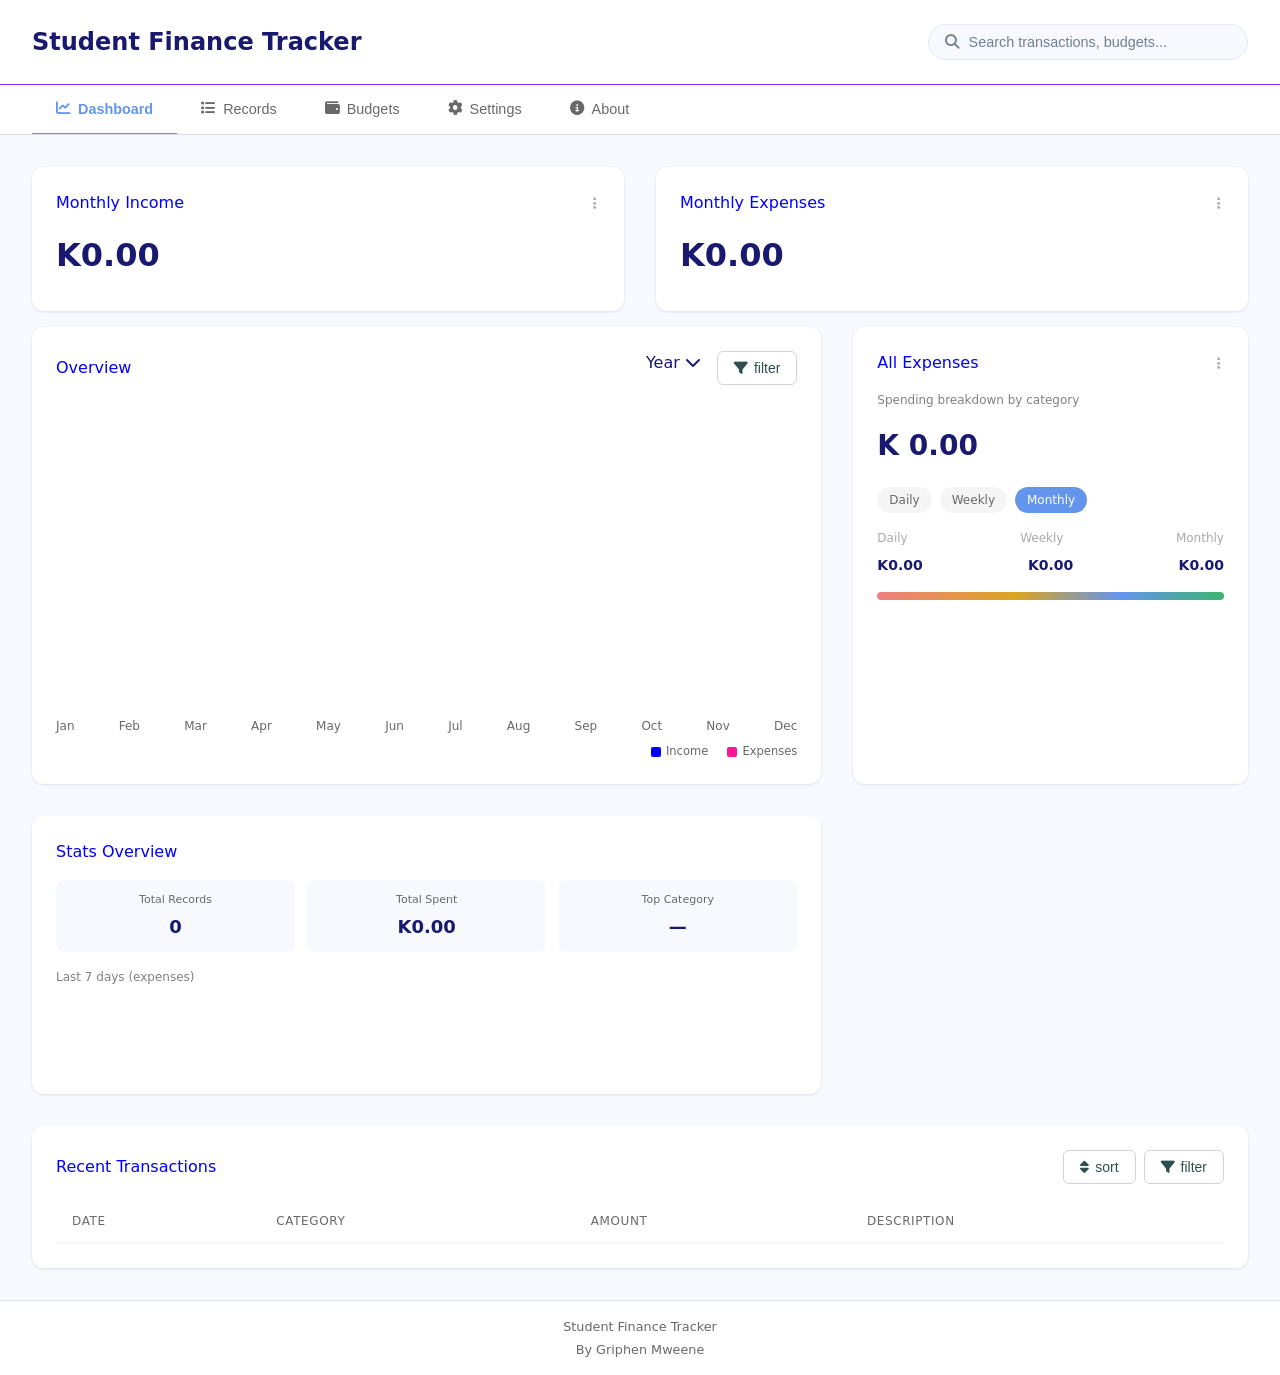
==== index.html @ 46bbbd59 "Semantic HTML & Base CSS (m2)" ====
﻿<!DOCTYPE html>
<html lang="en">

<head>
    <meta charset="UTF-8">
    <meta name="viewport" content="width=device-width, initial-scale=1.0">
    <title>Student Finance Tracker</title>
    <link href="https://cdnjs.cloudflare.com/ajax/libs/font-awesome/6.4.0/css/all.min.css" rel="stylesheet">
    <link rel="stylesheet" href="styles/style.css">
</head>

<body>
    <a href="#main-content" class="skip-link">Skip to main content</a>
    <header class="header">
        <h1>Student Finance Tracker</h1>
        <button class="header-search-bar" onclick="OpenSearchModal()" title="Search transactions" aria-label="Search transactions">
            <i class="fas fa-search"></i>
            <span>Search transactions, budgets...</span>
        </button>
    </header>

    <nav class="tab-nav" aria-label="Primary" role="tablist">
        <button class="tab-btn tab-active" id="tab-btn-transactions" data-tab="transactions" role="tab" aria-selected="true" aria-controls="view-transactions" onclick="switchTab('transactions')">
            <i class="fas fa-chart-line" aria-hidden="true"></i> Dashboard
        </button>
        <button class="tab-btn" id="tab-btn-records" data-tab="records" role="tab" aria-selected="false" aria-controls="view-records" onclick="switchTab('records')">
            <i class="fas fa-list" aria-hidden="true"></i> Records
        </button>
        <button class="tab-btn" id="tab-btn-budgets" data-tab="budgets" role="tab" aria-selected="false" aria-controls="view-budgets" onclick="switchTab('budgets')">
            <i class="fas fa-wallet" aria-hidden="true"></i> Budgets
        </button>
        <button class="tab-btn" id="tab-btn-settings" data-tab="settings" role="tab" aria-selected="false" aria-controls="view-settings" onclick="switchTab('settings')">
            <i class="fas fa-cog" aria-hidden="true"></i> Settings
        </button>
        <button class="tab-btn" id="tab-btn-about" data-tab="about" role="tab" aria-selected="false" aria-controls="view-about" onclick="switchTab('about')">
            <i class="fas fa-info-circle" aria-hidden="true"></i> About
        </button>
    </nav>

    <main id="main-content" tabindex="-1">
    <!-- Transactions to be shown -->
    <section class="tab-view" id="view-transactions" role="tabpanel" aria-labelledby="tab-btn-transactions" aria-label="Dashboard">
        <div class="content">
            <div class="dashboard-grid">
                <div class="card">
                    <div class="card-header">
                        <h3 class="card-title">Monthly Income</h3>
                        <div class="dropdown-wrapper" id="income-menu-wrapper">
                            <button class="card-menu" onclick="toggleCardMenu('income')"><i class="fas fa-ellipsis-v"></i></button>
                            <div class="filter-dropdown card-menu-dropdown" id="income-menu-dropdown" style="display:none;">
                                <div class="dropdown-item" onclick="toggleCardVisibility('income')">
                                    <i class="fas fa-eye-slash" id="income-hide-icon"></i> <span id="income-hide-label">Hide Income</span>
                                </div>
                            </div>
                        </div>
                    </div>
                    <div class="amount" id="monthly-income">K0.00</div>
                </div>

                <div class="card">
                    <div class="card-header">
                        <h3 class="card-title">Monthly Expenses</h3>
                        <div class="dropdown-wrapper" id="expense-menu-wrapper">
                            <button class="card-menu" onclick="toggleCardMenu('expense')"><i class="fas fa-ellipsis-v"></i></button>
                            <div class="filter-dropdown card-menu-dropdown" id="expense-menu-dropdown" style="display:none;">
                                <div class="dropdown-item" onclick="toggleCardVisibility('expense')">
                                    <i class="fas fa-eye-slash" id="expense-hide-icon"></i> <span id="expense-hide-label">Hide Expenses</span>
                                </div>
                            </div>
                        </div>
                    </div>
                    <div class="amount" id="monthly-expenses">K0.00</div>
                </div>
            </div>

            <div class="chart-section">
                <div class="card">
                    <div class="card-header">
                        <h3 class="card-title">Overview</h3>
                        <div style="display: flex; gap: 16px;">
                            <div class="dropdown-wrapper" id="chart-year-wrapper">
                                <div class="dropdown" id="chart-year-btn" onclick="toggleChartYearDropdown()" style="cursor:pointer;">
                                    <span id="chart-year-label">Year</span> <i class="fas fa-chevron-down"></i>
                                </div>
                                <div class="filter-dropdown" id="chart-year-dropdown" style="display:none;min-width:110px;"></div>
                            </div>
                            <div class="dropdown-wrapper" id="chart-filter-wrapper">
                                <button class="filter-btn" id="chart-filter-btn" onclick="toggleChartFilterDropdown()">
                                    <i class="fas fa-filter"></i>
                                    filter
                                </button>
                                <div class="filter-dropdown" id="chart-filter-dropdown" style="display:none;min-width:140px;">
                                    <div class="dropdown-item" onclick="setChartFilter('both')"><i class="fas fa-check sort-check" id="chart-check-both"></i> Both</div>
                                    <div class="dropdown-item" onclick="setChartFilter('income')"><i class="fas fa-check sort-check" id="chart-check-income" style="visibility:hidden"></i> Income only</div>
                                    <div class="dropdown-item" onclick="setChartFilter('expense')"><i class="fas fa-check sort-check" id="chart-check-expense" style="visibility:hidden"></i> Expenses only</div>
                                </div>
                            </div>
                        </div>
                    </div>

                    <div class="chart-container" id="chart-container"></div>
                    <div class="chart-labels">
                        <span>Jan</span>
                        <span>Feb</span>
                        <span>Mar</span>
                        <span>Apr</span>
                        <span>May</span>
                        <span>Jun</span>
                        <span>Jul</span>
                        <span>Aug</span>
                        <span>Sep</span>
                        <span>Oct</span>
                        <span>Nov</span>
                        <span>Dec</span>
                    </div>
                    <div class="chart-legend">
                        <span class="legend-item"><span class="legend-dot legend-income"></span> Income</span>
                        <span class="legend-item"><span class="legend-dot legend-expense"></span> Expenses</span>
                    </div>
                </div>

                <div class="card">
                    <div class="card-header">
                        <h3 class="card-title">All Expenses</h3>
                        <button class="card-menu"><i class="fas fa-ellipsis-v"></i></button>
                    </div>
                    <div style="font-size: 12px; color: grey; margin-bottom: 16px;">Spending breakdown by category</div>
                    <div class="expenses-breakdown">
                        <div class="Total-expenses" id="total-all-expenses">K 0.00</div>

                        <div class="period-tabs" id="expense-period-tabs">
                            <span class="period-tab" data-period="daily" onclick="switchExpensePeriod('daily')">Daily</span>
                            <span class="period-tab" data-period="weekly" onclick="switchExpensePeriod('weekly')">Weekly</span>
                            <span class="period-tab-active" data-period="monthly" onclick="switchExpensePeriod('monthly')">Monthly</span>
                        </div>
                        <div class="period-amounts">
                            <span>Daily</span>
                            <span>Weekly</span>
                            <span>Monthly</span>
                        </div>
                        <div class="period-values">
                            <span id="period-val-daily">K0.00</span>
                            <span id="period-val-weekly">K0.00</span>
                            <span id="period-val-monthly">K0.00</span>
                        </div>
                        <div class="color-bar" id="expenses-color-bar"></div>
                        <ul class="expense-categories" id="expense-categories-list"></ul>
                    </div>
                </div>
            </div>
            <div class="chart-section" style="margin-top:32px;">
                <div class="card">
                    <div class="card-header">
                        <h3 class="card-title">Stats Overview</h3>
                    </div>
                    <div class="stats-grid">
                        <div class="stat-box">
                            <div class="stat-box-label">Total Records</div>
                            <div class="stat-box-value" id="stat-total-records">0</div>
                        </div>
                        <div class="stat-box">
                            <div class="stat-box-label">Total Spent</div>
                            <div class="stat-box-value" id="stat-total-sum">K0.00</div>
                        </div>
                        <div class="stat-box">
                            <div class="stat-box-label">Top Category</div>
                            <div class="stat-box-value" id="stat-top-category">—</div>
                        </div>
                    </div>
                    <div style="font-size:12px;color:grey;margin:16px 0 8px;">Last 7 days (expenses)</div>
                    <div class="trend-bars" id="trend-bars"></div>
                </div>
            </div>
            <div class="card-transactions-section">
                <div class="card-header">
                    <h3 class="card-title">Recent Transactions</h3>
                    <div class="filters">
                        <div class="dropdown-wrapper" id="sort-wrapper">
                            <button class="filter-btn" id="sort-btn" onclick="toggleSortDropdown()">
                                <i class="fas fa-sort"></i> sort
                            </button>
                            <div class="filter-dropdown" id="sort-dropdown" style="display:none;">
                                <div class="dropdown-item" data-sort="newest" onclick="setSort('newest')">
                                    <i class="fas fa-check sort-check" id="check-newest"></i> Newest first
                                </div>
                                <div class="dropdown-item" data-sort="oldest" onclick="setSort('oldest')">
                                    <i class="fas fa-check sort-check" id="check-oldest" style="visibility:hidden"></i> Oldest first
                                </div>
                                <div class="dropdown-item" data-sort="amount-high" onclick="setSort('amount-high')">
                                    <i class="fas fa-check sort-check" id="check-amount-high" style="visibility:hidden"></i> Amount: High → Low
                                </div>
                                <div class="dropdown-item" data-sort="amount-low" onclick="setSort('amount-low')">
                                    <i class="fas fa-check sort-check" id="check-amount-low" style="visibility:hidden"></i> Amount: Low → High
                                </div>
                            </div>
                        </div>
                        <div class="dropdown-wrapper" id="filter-wrapper">
                            <button class="filter-btn" id="filter-btn" onclick="toggleFilterDropdown()">
                                <i class="fas fa-filter"></i> filter
                            </button>
                            <div class="filter-dropdown" id="filter-dropdown" style="display:none;">
                                <div class="filter-dropdown-section">
                                    <div class="filter-dropdown-label">TYPE</div>
                                    <select id="filter-type-select" class="form-input filter-select" onchange="applyFilterInstant()">
                                        <option value="">All Types</option>
                                        <option value="income">Income</option>
                                        <option value="expense">Expense</option>
                                    </select>
                                </div>
                                <div class="filter-dropdown-section">
                                    <div class="filter-dropdown-label">CATEGORY / SOURCE</div>
                                    <select id="filter-cat-select" class="form-input filter-select" onchange="applyFilterInstant()">
                                        <option value="">All</option>
                                    </select>
                                </div>
                                <div class="filter-dropdown-footer">
                                    <button class="btn-cancel" onclick="clearTransactionFilters()" style="width:100%;text-align:center;font-size:12.48px;">
                                        <i class="fas fa-times"></i> Clear Filters
                                    </button>
                                </div>
                            </div>
                        </div>
                    </div>
                </div>
                <div id="active-filters-bar" class="active-filters-bar" style="display:none;"></div>
                <table class="transactions-table">
                    <thead>
                        <tr>
                            <th>Date</th>
                            <th>Category</th>
                            <th>Amount</th>
                            <th>Description</th>
                        </tr>
                    </thead>
                    <tbody></tbody>
                </table>
            </div>
        </div>
    </section>

    <!-- Budgets setting are-->
    <section class="tab-view" id="view-budgets" style="display:none;" role="tabpanel" aria-labelledby="tab-btn-budgets" aria-label="Budgets">
        <div class="content">
            <div class="page-title-row">
                <h2 class="page-title">Monthly Budgets</h2>
                <button class="btn-add-budget" onclick="OpenBudgetModal()">
                    <i class="fas fa-plus"></i> Set Budget
                </button>
            </div>

            <div class="budget-summary-row">
                <div class="card budget-summary-card">
                    <div class="card-title">Total Budgeted</div>
                    <div class="amount" id="total-budgeted">K 0.00</div>
                </div>
                <div class="card budget-summary-card">
                    <div class="card-title">Total Spent</div>
                    <div class="amount" id="total-spent">K 0.00</div>
                </div>
                <div class="card budget-summary-card">
                    <div class="card-title">Remaining</div>
                    <div class="amount" id="total-remaining">K 0.00</div>
                </div>
            </div>

            <div class="budget-grid" id="budget-grid"></div>
        </div>
    </section>

    <!-- Records section-->
    <section class="tab-view" id="view-records" style="display:none;" role="tabpanel" aria-labelledby="tab-btn-records" aria-label="Records">
        <div class="content">
            <div class="page-title-row">
                <h2 class="page-title">All Records</h2>
                <span id="records-count" class="records-count-badge"></span>
            </div>
            <div class="card records-controls">
                <div style="display:flex;gap:12px;align-items:center;flex-wrap:wrap;">
                    <select id="records-sort" class="form-input" style="max-width:190px;" onchange="setRecordsSort(this.value)">
                        <option value="newest">Newest first</option>
                        <option value="oldest">Oldest first</option>
                        <option value="title-az">Title: A → Z</option>
                        <option value="title-za">Title: Z → A</option>
                        <option value="amount-high">Amount: High → Low</option>
                        <option value="amount-low">Amount: Low → High</option>
                    </select>
                    <select id="records-filter-type" class="form-input" style="max-width:150px;" onchange="setRecordsFilterType(this.value)">
                        <option value="">All Types</option>
                        <option value="income">Income only</option>
                        <option value="expense">Expenses only</option>
                    </select>
                </div>
                <div style="display:flex;gap:12px;align-items:center;flex-wrap:wrap;margin-top:12px;">
                    <label for="records-search-input" class="sr-only">Search records with a regex pattern</label>
                    <input type="text" id="records-search-input" class="form-input" style="max-width:260px;"
                        placeholder="Regex search (e.g. coffee|tea)" aria-describedby="records-search-status"
                        oninput="setRecordsSearch(this.value)" />
                    <label style="display:flex;align-items:center;gap:6.4px;font-size:12.8px;color:dimgray;">
                        <input type="checkbox" id="records-search-ci" checked onchange="setRecordsSearchCI(this.checked)" />
                        Case-insensitive
                    </label>
                </div>
                <div id="records-search-status" role="status" aria-live="polite" style="font-size:12.48px;color:crimson;margin-top:6.4px;"></div>
            </div>
            <div class="records-table-wrapper card" style="margin-top:0;">
                <table class="transactions-table">
                    <thead>
                        <tr>
                            <th>Date</th>
                            <th>Type</th>
                            <th>Category / Source</th>
                            <th>Amount</th>
                            <th>Description</th>
                            <th>Actions</th>
                        </tr>
                    </thead>
                    <tbody id="records-tbody"></tbody>
                </table>
            </div>
            <div id="records-cards" class="records-cards"></div>
        </div>
    </section>

    <!-- Settings sections / tab -->
    <section class="tab-view" id="view-settings" style="display:none;" role="tabpanel" aria-labelledby="tab-btn-settings" aria-label="Settings">
        <div class="content">
            <h2 class="page-title" style="margin-bottom:24px;">Settings</h2>

            <div class="settings-section">
                <div class="settings-section-title">Data</div>
                <div class="card settings-card">
                    <div class="settings-row">
                        <div class="settings-label">
                            <span class="settings-label-title">Export JSON</span>
                            <span class="settings-label-desc">Download all your data as a JSON file</span>
                        </div>
                        <button class="btn-settings-action" onclick="exportJSON()" aria-label="Export transactions as JSON">
                            <i class="fas fa-download"></i> Export JSON
                        </button>
                    </div>
                    <div class="settings-divider"></div>
                    <div class="settings-row">
                        <div class="settings-label">
                            <span class="settings-label-title">Import JSON</span>
                            <span class="settings-label-desc">Load records from a JSON file (structure is validated first)</span>
                        </div>
                        <button class="btn-settings-action" onclick="triggerJSONImport()" aria-label="Import transactions from JSON file">
                            <i class="fas fa-upload"></i> Import JSON
                        </button>
                        <input type="file" id="json-import-input" accept=".json,application/json"
                            style="display:none" onchange="handleJSONImport(this.files[0]); this.value='';" />
                    </div>
                    <div class="settings-divider"></div>
                    <div class="settings-row">
                        <div class="settings-label">
                            <span class="settings-label-title">Export CSV</span>
                            <span class="settings-label-desc">Download all your data as a CSV file</span>
                        </div>
                        <button class="btn-settings-action" onclick="exportCSV()" aria-label="Export transactions as CSV">
                            <i class="fas fa-download"></i> Export CSV
                        </button>
                    </div>
                    <div class="settings-divider"></div>
                    <div class="settings-row">
                        <div class="settings-label">
                            <span class="settings-label-title">Clear All Data</span>
                            <span class="settings-label-desc">Permanently delete all transactions and budgets</span>
                        </div>
                        <button class="btn-settings-danger" onclick="clearAllData()" aria-label="Clear all data">
                            <i class="fas fa-trash"></i> Clear Data
                        </button>
                    </div>
                </div>
            </div>
        </div>
    </section>

    <!-- About the app-->
    <section class="tab-view" id="view-about" style="display:none;" role="tabpanel" aria-labelledby="tab-btn-about" aria-label="About">
        <div class="content">
            <div class="about-hero">
                <div class="about-icon"><i class="fas fa-wallet"></i></div>
                <h2 class="about-app-name">Student Finance Tracker</h2>
                <p class="about-tagline">Smart money management for students</p>
            </div>
            <div class="about-grid">
                <div class="card about-card">
                    <h3 class="about-card-title"><i class="fas fa-bullseye"></i> Purpose</h3>
                    <p class="about-card-text">
                        Student Finance Tracker helps students take control of their money by logging income and expenses,
                        setting budgets per category, and visualising spending patterns all stored locally in their
                        browser with no account required.
                    </p>
                </div>
                      <!-- contact me -->
                <div class="card about-card">
                    <h3 class="about-card-title"><i class="fas fa-address-card"></i> Contact</h3>
                    <div class="about-contacts">
                        <a href="mailto:g.mweene@alustudent.com" class="about-contact-link">
                            <i class="fas fa-envelope"></i>
                            g.mweene@alustudent.com
                        </a>
                        <a href="https://github.com/gmweene-wq" target="_blank" rel="noopener" class="about-contact-link">
                            <i class="fab fa-github"></i>
                            github.com/gmweene-wq
                        </a>
                    </div>
                </div>
            </div>
        </div>
    </section>

    </main>
    <footer class="site-footer">
        <span>Student Finance Tracker</span>
        <span>By Griphen Mweene</span>
    </footer>

    <!-- Income sources -->
    <div class="modal-overlay" id="incomeModal" role="dialog" aria-modal="true" aria-labelledby="income-modal-title">
        <div class="modal-card modal-income">
            <div class="modal-header">
                <div class="modal-icon modal-icon-income"><i class="fas fa-arrow-down"></i></div>
                <h3 id="income-modal-title">Add Income</h3>
                <button class="modal-close" onclick="CloseIncomeModal()"><i class="fas fa-times"></i></button>
            </div>
            <form class="modal-form" id="income-form" onsubmit="SubmitIncome(event)" novalidate>
                <div class="form-group">
                    <label for="income-amount-input">Amount (K)</label>
                    <div class="input-prefix">
                        <span>K</span>
                        <input id="income-amount-input" type="number" min="0" step="0.01" placeholder="0.00" class="form-input"
                            required aria-describedby="income-amount-error" oninput="validateAndShow('income-amount-input','income-amount-error',validateAmount)" />
                    </div>
                    <div id="income-amount-error" class="field-error" role="alert" aria-live="polite" style="display:none;"></div>
                </div>
                <div class="form-group">
                    <label for="income-source-select">Source</label>
                    <select id="income-source-select" class="form-input" onchange="toggleOtherNote('income-other-note-group', this.value)">
                        <option value="">Select source</option>
                        <option>Stipend / Salary</option>
                        <option>Family support</option>
                        <option>Business</option>
                        <option>Investment</option>
                        <option>Other</option>
                    </select>
                </div>
                <div class="form-group" id="income-other-note-group" style="display:none;">
                    <label for="income-other-note-input">What was it for?</label>
                    <input id="income-other-note-input" type="text" placeholder="Specify the income source..." class="form-input"
                        aria-describedby="income-other-note-error" oninput="validateAndShow('income-other-note-input','income-other-note-error',validateDescription)" />
                    <div id="income-other-note-error" class="field-error" role="alert" aria-live="polite" style="display:none;"></div>
                </div>
                <div class="form-group">
                    <label for="income-date-input">Date</label>
                    <input id="income-date-input" type="date" class="form-input" required
                        aria-describedby="income-date-error" oninput="validateAndShow('income-date-input','income-date-error',validateDate)" />
                    <div id="income-date-error" class="field-error" role="alert" aria-live="polite" style="display:none;"></div>
                </div>
                <div class="form-group">
                    <label for="income-desc-input">Description <span class="optional">(optional)</span></label>
                    <input id="income-desc-input" type="text" placeholder="e.g. Monthly salary..." class="form-input"
                        aria-describedby="income-desc-error" oninput="validateAndShow('income-desc-input','income-desc-error',validateDescription)" />
                    <div id="income-desc-error" class="field-error" role="alert" aria-live="polite" style="display:none;"></div>
                </div>
                <div class="modal-actions">
                    <button type="button" class="btn-cancel" onclick="CloseIncomeModal()">Cancel</button>
                    <button type="submit" class="btn-submit btn-income-submit" id="income-submit-btn">Add Income</button>
                </div>
            </form>
        </div>
    </div>

    <!-- Expense of the money ( add expenses) -->
    <div class="modal-overlay" id="expenseModal" role="dialog" aria-modal="true" aria-labelledby="expense-modal-title">
        <div class="modal-card modal-expense">
            <div class="modal-header">
                <div class="modal-icon modal-icon-expense"><i class="fas fa-arrow-up"></i></div>
                <h3 id="expense-modal-title">Add Expense</h3>
                <button class="modal-close" onclick="CloseExpenseModal()"><i class="fas fa-times"></i></button>
            </div>
            <form class="modal-form" id="expense-form" onsubmit="SubmitExpense(event)" novalidate>
                <div class="form-group">
                    <label for="expense-amount-input">Amount (K)</label>
                    <div class="input-prefix">
                        <span>K</span>
                        <input id="expense-amount-input" type="number" min="0" step="0.01" placeholder="0.00" class="form-input"
                            required aria-describedby="expense-amount-error" oninput="validateAndShow('expense-amount-input','expense-amount-error',validateAmount)" />
                    </div>
                    <div id="expense-amount-error" class="field-error" role="alert" aria-live="polite" style="display:none;"></div>
                </div>
                <div class="form-group">
                    <label for="expense-category-select">Category</label>
                    <select id="expense-category-select" class="form-input" required onchange="toggleOtherNote('expense-other-note-group', this.value)">
                        <option value="">Select category</option>
                    </select>
                    <button type="button" class="manage-categories-link" onclick="OpenCategoriesModal()">
                        <i class="fas fa-pen"></i> Manage categories
                    </button>
                </div>
                <div class="form-group" id="expense-other-note-group" style="display:none;">
                    <label for="expense-other-note-input">What was it for?</label>
                    <input id="expense-other-note-input" type="text" placeholder="Specify what you spent on..." class="form-input"
                        aria-describedby="expense-other-note-error" oninput="validateAndShow('expense-other-note-input','expense-other-note-error',validateDescription)" />
                    <div id="expense-other-note-error" class="field-error" role="alert" aria-live="polite" style="display:none;"></div>
                </div>
                <div class="form-group">
                    <label for="expense-date-input">Date</label>
                    <input id="expense-date-input" type="date" class="form-input" required
                        aria-describedby="expense-date-error" oninput="validateAndShow('expense-date-input','expense-date-error',validateDate)" />
                    <div id="expense-date-error" class="field-error" role="alert" aria-live="polite" style="display:none;"></div>
                </div>
                <div class="form-group">
                    <label for="expense-desc-input">Description <span class="optional">(optional)</span></label>
                    <input id="expense-desc-input" type="text" placeholder="e.g. Grocery shopping..." class="form-input"
                        aria-describedby="expense-desc-error" oninput="validateAndShow('expense-desc-input','expense-desc-error',validateDescription)" />
                    <div id="expense-desc-error" class="field-error" role="alert" aria-live="polite" style="display:none;"></div>
                </div>
                <div id="expense-modal-error" class="budget-error" role="alert" aria-live="assertive" style="display:none;"></div>
                <div class="modal-actions">
                    <button type="button" class="btn-cancel" onclick="CloseExpenseModal()">Cancel</button>
                    <button type="submit" class="btn-submit btn-expense-submit" id="expense-submit-btn">Add Expense</button>
                </div>
            </form>
        </div>
    </div>

    <!-- Categories -->
    <div class="modal-overlay" id="categoriesModal" role="dialog" aria-modal="true" aria-labelledby="categories-modal-title">
        <div class="modal-card">
            <div class="modal-header">
                <div class="modal-icon modal-icon-categories"><i class="fas fa-tags"></i></div>
                <h3 id="categories-modal-title">Manage Categories</h3>
                <button class="modal-close" onclick="CloseCategoriesModal()"><i class="fas fa-times"></i></button>
            </div>
            <p class="categories-hint">Click a name to rename it.</p>
            <div id="categories-list" class="categories-list"></div>
            <div class="add-category-row">
                <label for="new-category-input" class="sr-only">New category name</label>
                <input type="text" id="new-category-input" class="form-input" placeholder="New category name..."
                    aria-describedby="new-category-error" oninput="validateAndShow('new-category-input','new-category-error',validateCategory)" />
                <button type="button" class="btn-add-category" onclick="AddCategory()">
                    <i class="fas fa-plus"></i> Add
                </button>
            </div>
            <div id="new-category-error" class="field-error" role="alert" aria-live="polite" style="display:none;margin-bottom:12px;"></div>
            <div class="modal-actions">
                <button type="button" class="btn-cancel" onclick="CloseCategoriesModal()">Cancel</button>
                <button type="button" class="btn-submit btn-income-submit" onclick="SaveCategories()">Save</button>
            </div>
        </div>
    </div>

    <!-- Budget setting section -->
    <div class="modal-overlay" id="budgetModal" role="dialog" aria-modal="true" aria-labelledby="budget-modal-title">
        <div class="modal-card">
            <div class="modal-header">
                <div class="modal-icon modal-icon-budget"><i class="fas fa-wallet"></i></div>
                <h3 id="budget-modal-title">Set Budget</h3>
                <button class="modal-close" onclick="CloseBudgetModal()"><i class="fas fa-times"></i></button>
            </div>
            <form class="modal-form" onsubmit="SubmitBudget(event)">
                <div class="form-group">
                    <label for="budget-cat-select">Category</label>
                    <select id="budget-cat-select" class="form-input"></select>
                    <span id="budget-cat-display"
                        style="display:none; font-weight:600; color:#1e293b; padding:6.4px 0; font-size:15.2px;"></span>
                </div>
                <div class="form-group">
                    <label for="budget-limit-input">Monthly Budget Limit (K)</label>
                    <div class="input-prefix">
                        <span>K</span>
                        <input type="number" id="budget-limit-input" min="0" step="0.01" placeholder="0.00"
                            class="form-input" required aria-describedby="budget-limit-error"
                            oninput="validateAndShow('budget-limit-input','budget-limit-error',validateAmount)" />
                    </div>
                    <div id="budget-limit-error" class="field-error" role="alert" aria-live="polite" style="display:none;"></div>
                </div>
                <div id="budget-error" class="budget-error" role="alert" aria-live="assertive" style="display:none;"></div>
                <div class="modal-actions">
                    <button type="button" class="btn-cancel" onclick="CloseBudgetModal()">Cancel</button>
                    <button type="submit" class="btn-submit btn-income-submit">Save Budget</button>
                </div>
            </form>
        </div>
    </div>

    <!-- Search button for tansactions -->
    <div class="modal-overlay" id="searchModal" role="dialog" aria-modal="true" aria-labelledby="search-modal-title">
        <div class="modal-card modal-search">
            <div class="modal-header">
                <div class="modal-icon modal-icon-search"><i class="fas fa-search"></i></div>
                <h3 id="search-modal-title">Search Transactions</h3>
                <button class="modal-close" onclick="CloseSearchModal()"><i class="fas fa-times"></i></button>
            </div>

            <div class="search-filters">
                <div class="search-input-wrapper">
                    <label for="search-query" class="sr-only">Search by regex pattern</label>
                    <i class="fas fa-search search-icon" aria-hidden="true"></i>
                    <input type="text" id="search-query" class="search-input"
                        placeholder="Regex search, e.g. (coffee|tea)" oninput="runSearch()" />
                </div>
                <select id="search-category" class="form-input search-filter-select">
                    <option value="">All Categories</option>
                </select>
                <select id="search-type" class="form-input search-filter-select">
                    <option value="">All Types</option>
                    <option value="income">Income</option>
                    <option value="expense">Expense</option>
                </select>
                <label for="search-from" class="sr-only">From date</label>
                <input type="date" id="search-from" class="form-input search-filter-select" title="From date" />
                <label for="search-to" class="sr-only">To date</label>
                <input type="date" id="search-to" class="form-input search-filter-select" title="To date" />
                <button class="btn-search" onclick="runSearch()">
                    <i class="fas fa-search"></i> Search
                </button>
            </div>
            <div id="search-status" role="status" aria-live="polite" style="font-size:12.48px;color:crimson;margin-top:8px;"</div>

            <div class="card" id="search-results-card" style="margin-top: 24px; display: none;">
                <div class="card-header">
                    <h3 class="card-title">Results</h3>
                    <span id="results-count" style="font-size: 12.8px; color: #6b7280;"></span>
                </div>
                <table class="transactions-table">
                    <thead>
                        <tr>
                            <th>Date</th>
                            <th>Category</th>
                            <th>Amount</th>
                        </tr>
                    </thead>
                    <tbody id="search-results-body"></tbody>
                </table>
            </div>

            <div id="search-empty"
                style="display: none; text-align: center; padding: 48px; color: #9ca3af;">
                <i class="fas fa-search" style="font-size: 32px; margin-bottom: 16px; display: block;"></i>
                No transactions found matching your search.
            </div>
        </div>
    </div>

    <!-- buttons for adding income/ expense -->
    <div class="add-buttons">
        <button class="fab fab-income" onclick="OpenIncomeModel()" title="Add Income" aria-label="Add Income">
            <i class="fas fa-plus"></i>
        </button>
    </div>
    <div class="add-buttons">
        <button class="fab fab-expenses" onclick="OpenExpenseModel()" title="Add Expense" aria-label="Add Expense">
            <i class="fas fa-minus"></i>
        </button>
    </div>

    <script src="scripts/storage.js"></script>
    <script src="scripts/state.js"></script>
    <script src="scripts/validators.js"></script>
    <script src="scripts/search.js"></script>
    <script src="scripts/ui.js"></script>
    <script src="scripts/main.js"></script>
</body>
</html>
---- styles/style.css ----
* {
    margin: 0;
    padding: 0;
    box-sizing: border-box;
}

/*  Accessibility helpers  */
.sr-only {
    position: absolute;
    width: 1px;
    height: 1px;
    overflow: hidden;
    clip: rect(0, 0, 0, 0);
    white-space: nowrap;
}

.skip-link {
    position: absolute;
    left: -9999px;
    top: 0;
    background: midnightblue;
    color: white;
    padding: 10px 18px;
    border-radius: 0 0 8px 0;
    z-index: 1000;
    font-size: 14px;
}
.skip-link:focus {
    left: 0;
}

:focus-visible {
    outline: 3px solid cornflowerblue;
    outline-offset: 2px;
}

.field-error {
    color: crimson;
    font-size: 12px;
    margin-top: -2px;
}

mark {
    background: gold;
    color: black;
    border-radius: 2px;
    padding: 0 1px;
}
body {
    font-family: 'system-ui', apple-system, BlinkMacSystemFont;
    background: ghostwhite;
    color: midnightblue;
    line-height: 1.5;
}
.header {
    background: white;
    padding: 24px 32px;
    border-bottom: 1px solid blueviolet;
    display: flex;
    flex-direction: column;
    justify-content: space-between;
    align-items: flex-start;
    gap: 16px;
    position: relative;
}
.header-search-bar {
    display: flex;
    align-items: center;
    gap: 9.6px;
    width: 320px;
    max-width: 40%;
    padding: 8.8px 16px;
    border-radius: 999px;
    border: 1px solid lavender;
    background: ghostwhite;
    color: slategray;
    cursor: pointer;
    font-size: 14.4px;
    text-align: left;
    transition: background 0.15s, border-color 0.15s;
}
.header-search-bar i {
    color: slategray;
    font-size: 14.4px;
}
.header-search-bar span {
    overflow: hidden;
    text-overflow: ellipsis;
    white-space: nowrap;
}
.header-search-bar:hover {
    background: white;
    border-color: cornflowerblue;
}
.header h1 {
    font-size: 24px;
    font-weight: 600;
    color: midnightblue;
}

.content {
    padding: 16px;
    max-width: 1400px;
    margin: 0 auto;
}
.dashboard-grid {
    display: flex;
    flex-direction: column;
    gap: 32px;
    margin-bottom: 16px;
}
.dashboard-grid .card {
    flex: 1;
}
.card {
    background: white;
    border-radius: 12px;
    padding: 24px;
    box-shadow: 0 1px 3px rgba(0, 0, 0, 0.1);
}
.card-header {
    display: flex;
    justify-content: space-between;
    align-items: center;
    margin-bottom: 16px;
}
.card-title {
    font-size: 16px;
    font-weight: lighter;
    color: blue;
}
.card-menu {
    background: none;
    border: none;
    color: darkgray;
    cursor: pointer;
    padding: 4px;
}
.amount {
    font-size: 24px;
    font-weight: 700;
    margin-bottom: 8px;
}
.chart-section {
    display: grid;
    grid-template-columns: 1fr;
    gap: 32px;
    margin-top: 16px;
    min-width: 0;
}
.chart-section > .card {
    min-width: 0;
}
.chart-container{
    height: 300px;
    position: relative;
    display: flex;
    align-items: end;
    justify-content: space-between;
    gap: 12px;
    padding: 16px;
    background: white;
    border-radius: 8px;
    margin-top: 16px;
    overflow-x: auto;
}
.chart-bar {
    width: 40px;
    background: lightsteelblue;
    border-radius: 4px 4px 0 0;
    position: relative;
    display: flex;
    flex-direction: column;
    justify-content: flex-end;
}
.chart-bar.active {
    outline: 2px solid cornflowerblue;
    outline-offset: 2px;
}
.chart-bar-income {
    background: blue;
    border-radius: 4px;
    width: 100%;
    margin-bottom: 4px;
}
.chart-bar-expense {
    background: deeppink;
    border-radius: 4px;
    width: 100%;
}
.chart-labels {
    display: flex;
    justify-content: space-between;
    margin-top: 16px;
    font-size: 12px;
    color: dimgray;
}

.chart-legend {
    display: flex;
    gap: 19.2px;
    justify-content: flex-end;
    margin-top: 8px;
    font-size: 11.52px;
    color: dimgray;
}
.legend-item {
    display: flex;
    align-items: center;
    gap: 5px;
}
.legend-dot {
    display: inline-block;
    width: 10px;
    height: 10px;
    border-radius: 2px;
}
.legend-income  { background: blue; }
.legend-expense { background: deeppink; }

/* Filter button */
.filter-btn {
    background: white;
    border: 1px solid lightgray;
    border-radius: 6px;
    padding: 8px 16px;
    font-size: 14px;
    cursor: pointer;
    display: flex;
    align-items: center;
    gap: 6px;
    color: darkslategray;
}
.filter-btn:hover {
    background: ghostwhite;
}

/* Sort / Filter dropdowns */
.dropdown-wrapper {
    position: relative;
}
.filter-dropdown {
    position: absolute;
    right: 0;
    top: calc(100% + 6px);
    background: white;
    border: 1px solid gainsboro;
    border-radius: 10px;
    box-shadow: 0 4px 20px rgba(0,0,0,0.12);
    z-index: 200;
    min-width: 200px;
}
.dropdown-item {
    padding: 8.8px 16px;
    font-size: 13.12px;
    color: darkslategray;
    cursor: pointer;
    display: flex;
    align-items: center;
    gap: 9.6px;
}
.dropdown-item:first-child { border-radius: 10px 10px 0 0; }
.dropdown-item:last-child  { border-radius: 0 0 10px 10px; }
.dropdown-item:hover { background: ghostwhite; }
.sort-check { color: seagreen; font-size: 11.52px; }
.filter-btn.active {
    background: honeydew;
    border-color: seagreen;
    color: seagreen;
}
.filter-dropdown-section {
    padding: 9.6px 14.4px 6.4px;
}
.filter-dropdown-label {
    font-size: 10.88px;
    font-weight: 700;
    color: darkgray;
    letter-spacing: 0.05em;
    margin-bottom: 6.4px;
}
.filter-select {
    font-size: 12.8px;
    padding: 5.6px 9.6px;
    width: 100%;
}
.filter-dropdown-footer {
    padding: 8px 14.4px 11.2px;
    border-top: 1px solid whitesmoke;
}
.card-menu-dropdown {
    min-width: 170px;
}
.active-filters-bar {
    display: flex;
    flex-wrap: wrap;
    gap: 6.4px;
    padding: 0 0 12px;
}
.filter-tag {
    background: honeydew;
    color: seagreen;
    border: 1px solid palegreen;
    border-radius: 9999px;
    padding: 2.88px 11.2px;
    font-size: 11.84px;
    display: flex;
    align-items: center;
    gap: 6.4px;
}
.filter-tag button {
    background: none;
    border: none;
    cursor: pointer;
    color: seagreen;
    padding: 0;
    font-size: 10.4px;
    line-height: 1;
}

/* All Expenses card */
.Total-expenses {
    font-size: 28px;
    font-weight: 700;
    color: midnightblue;
    margin-bottom: 16px;
}

.period-tabs {
    display: flex;
    gap: 8px;
    margin-bottom: 12px;
}
.period-tab {
    padding: 4px 12px;
    border-radius: 9999px;
    font-size: 12px;
    color: dimgray;
    cursor: pointer;
    background: whitesmoke;
}
.period-tab-active {
    padding: 4px 12px;
    border-radius: 9999px;
    font-size: 12px;
    background: cornflowerblue;
    color: white;
    cursor: pointer;
}

.period-amounts {
    display: flex;
    justify-content: space-between;
    font-size: 12px;
    color: darkgray;
    margin-bottom: 4px;
}
.period-values {
    display: flex;
    justify-content: space-between;
    font-size: 14px;
    font-weight: 600;
    color: midnightblue;
    margin-bottom: 12px;
}

.color-bar {
    height: 8px;
    border-radius: 4px;
    background: linear-gradient(to right, lightcoral 0%, goldenrod 40%, cornflowerblue 70%, mediumseagreen 100%);
    margin-bottom: 16px;
}

/* Expense categories list */
.expense-categories {
    list-style: none;
    padding: 0;
}
.expense-category {
    display: flex;
    justify-content: space-between;
    align-items: center;
    padding: 8px 0;
    border-bottom: 1px solid whitesmoke;
    font-size: 14px;
    color: darkslategray;
}
.expense-category:last-child {
    border-bottom: none;
}
.categry-info {
    display: flex;
    align-items: center;
    gap: 8px;
}
.categort-dot {
    width: 10px;
    height: 10px;
    border-radius: 50%;
    flex-shrink: 0;
}
/*  Stats overview (M5)  */
.stats-grid {
    display: grid;
    grid-template-columns: repeat(3, 1fr);
    gap: 12px;
}
.stat-box {
    background: ghostwhite;
    border-radius: 8px;
    padding: 12px;
    text-align: center;
}
.stat-box-label {
    font-size: 11px;
    color: dimgray;
    margin-bottom: 4px;
}
.stat-box-value {
    font-size: 18px;
    font-weight: 700;
    color: midnightblue;
}
.trend-bars {
    display: flex;
    align-items: flex-end;
    justify-content: space-between;
    gap: 6px;
    height: 76px;
}
.trend-col {
    display: flex;
    flex-direction: column;
    align-items: center;
    justify-content: flex-end;
    gap: 4px;
    flex: 1;
    height: 100%;
}
.trend-bar {
    width: 100%;
    max-width: 22px;
    background: cornflowerblue;
    border-radius: 3px 3px 0 0;
    transition: height 0.3s ease;
}
.trend-label {
    font-size: 10px;
    color: darkgray;
}

/* Recent Transactions section */
.card-transactions-section {
    background: white;
    border-radius: 12px;
    padding: 24px;
    box-shadow: 0 1px 3px rgba(0, 0, 0, 0.1);
    margin-top: 32px;
}

.filters {
    display: flex;
    gap: 8px;
    align-items: center;
}

/* Transactions table (mobile-first: stacked card rows by default) */
.transactions-table {
    width: 100%;
    border-collapse: collapse;
    margin-top: 16px;
    font-size: 14px;
}
.transactions-table thead {
    display: none;
}
.transactions-table tbody tr {
    display: grid;
    grid-template-columns: 1fr 1fr;
    gap: 4px;
    padding: 12px 0;
    border-bottom: 1px solid whitesmoke;
    transition: background 0.15s;
}
.transactions-table tbody tr:hover {
    background: ghostwhite;
}
.transactions-table tbody td {
    padding: 4px 8px;
    color: darkslategray;
    vertical-align: middle;
}

/* Action button */
.action-btn {
    background: none;
    border: 1px solid gainsboro;
    border-radius: 6px;
    padding: 6px 10px;
    color: dimgray;
    cursor: pointer;
    transition: background 0.15s, color 0.15s;
}
.action-btn:hover {
    background: whitesmoke;
    color: darkslategray;
}

/*  Floating Action Buttons  */
.add-buttons {
    position: fixed;
    right: 32px;
    bottom: 104px;
    z-index: 50;
}

.add-buttons + .add-buttons {
    bottom: 32px;
}

.fab {
    width: 56px;
    height: 56px;
    border-radius: 50%;
    border: none;
    font-size: 19.2px;
    cursor: pointer;
    display: flex;
    align-items: center;
    justify-content: center;
    color: white;
    box-shadow: 0 4px 14px rgba(0, 0, 0, 0.22);
    transition: transform 0.2s ease, box-shadow 0.2s ease;
}

.fab:hover {
    transform: scale(1.12);
    box-shadow: 0 6px 20px rgba(0, 0, 0, 0.3);
}

.fab-income {
    background: linear-gradient(135deg, mediumseagreen 0%, seagreen 100%);
}

.fab-expenses {
    background: linear-gradient(135deg, lightcoral 0%, crimson 100%);
}

/*  Modal Overlay  */
.modal-overlay {
    display: none;
    position: fixed;
    inset: 0;
    background: rgba(15, 23, 42, 0.45);
    backdrop-filter: blur(3px);
    z-index: 200;
    align-items: center;
    justify-content: center;
}

.modal-overlay.open {
    display: flex;
}

/*  Modal Card  */
.modal-card {
    background: white;
    border-radius: 16px;
    padding: 32px;
    width: 100%;
    max-width: 420px;
    box-shadow: 0 20px 60px rgba(0, 0, 0, 0.18);
    animation: slideUp 0.25s ease;
}

@keyframes slideUp {
    from { opacity: 0; transform: translateY(24px); }
    to   { opacity: 1; transform: translateY(0); }
}

.modal-header {
    display: flex;
    align-items: center;
    gap: 12px;
    margin-bottom: 24px;
}

.modal-header h3 {
    flex: 1;
    font-size: 17.6px;
    font-weight: 600;
    color: midnightblue;
}

.modal-icon {
    width: 36px;
    height: 36px;
    border-radius: 50%;
    display: flex;
    align-items: center;
    justify-content: center;
    font-size: 13.6px;
    color: white;
    flex-shrink: 0;
}

.modal-icon-income  { background: linear-gradient(135deg, mediumseagreen, seagreen); }
.modal-icon-expense { background: linear-gradient(135deg, lightcoral, crimson); }

.modal-close {
    background: aliceblue;
    border: none;
    border-radius: 50%;
    width: 32px;
    height: 32px;
    display: flex;
    align-items: center;
    justify-content: center;
    cursor: pointer;
    color: slategray;
    font-size: 12.8px;
    flex-shrink: 0;
    transition: background 0.15s;
}

.modal-close:hover {
    background: lavender;
    color: midnightblue;
}

/*  Form  */
.modal-form {
    display: flex;
    flex-direction: column;
    gap: 16px;
}

.form-group {
    display: flex;
    flex-direction: column;
    gap: 5.6px;
}

.form-group label {
    font-size: 12.8px;
    font-weight: 500;
    color: darkslategray;
}

.optional {
    font-weight: 400;
    color: lightslategray;
}

.input-prefix {
    display: flex;
    align-items: center;
    border: 1.5px solid lavender;
    border-radius: 8px;
    overflow: hidden;
    transition: border-color 0.2s;
}

.input-prefix:focus-within {
    border-color: cornflowerblue;
}

.input-prefix span {
    padding: 0 12px;
    background: ghostwhite;
    color: slategray;
    font-size: 14px;
    font-weight: 600;
    border-right: 1.5px solid lavender;
    align-self: stretch;
    display: flex;
    align-items: center;
}

.input-prefix .form-input {
    border: none;
    border-radius: 0;
}

.input-prefix .form-input:focus {
    box-shadow: none;
    border-color: transparent;
}

.form-input {
    width: 100%;
    padding: 9.6px 14px;
    border: 1.5px solid lavender;
    border-radius: 8px;
    font-size: 14px;
    color: midnightblue;
    background: white;
    outline: none;
    transition: border-color 0.2s, box-shadow 0.2s;
}

.form-input:focus {
    border-color: cornflowerblue;
    box-shadow: 0 0 0 3px rgba(59, 130, 246, 0.12);
}

/*  Modal Actions  */
.modal-actions {
    display: flex;
    gap: 12px;
    margin-top: 8px;
}

.btn-cancel {
    flex: 1;
    padding: 10.4px 16px;
    border: 1.5px solid lavender;
    border-radius: 8px;
    background: white;
    color: darkslategray;
    font-size: 14px;
    font-weight: 500;
    cursor: pointer;
    transition: background 0.15s, border-color 0.15s;
}

.btn-cancel:hover {
    background: ghostwhite;
    border-color: lightsteelblue;
}

.btn-submit {
    flex: 1;
    padding: 10.4px 16px;
    border: none;
    border-radius: 8px;
    color: white;
    font-size: 14px;
    font-weight: 600;
    cursor: pointer;
    transition: opacity 0.15s, transform 0.15s;
}

.btn-submit:hover {
    opacity: 0.9;
    transform: translateY(-1px);
}

.btn-income-submit  { background: linear-gradient(135deg, mediumseagreen, seagreen); }
.btn-expense-submit { background: linear-gradient(135deg, lightcoral, crimson); }


/*  Expenses breakdown wrapper  */
.expenses-breakdown {
    display: flex;
    flex-direction: column;
    gap: 4px;
}

/*  Categories modal icon  */
.modal-icon-categories { background: linear-gradient(135deg, slateblue, mediumslateblue); }

/*  Manage-categories link (below the select)  */
.manage-categories-link {
    display: inline-flex;
    align-items: center;
    gap: 4.8px;
    background: none;
    border: none;
    padding: 0;
    margin-top: 4px;
    font-size: 11.52px;
    color: slateblue;
    cursor: pointer;
    text-decoration: underline;
    text-underline-offset: 2px;
    align-self: flex-end;
    transition: color 0.15s;
}
.manage-categories-link:hover { color: mediumslateblue; }

/*  Category hint text  */
.categories-hint {
    font-size: 12px;
    color: lightslategray;
    margin-bottom: 12px;
}

/*  Scrollable category list  */
.categories-list {
    max-height: 240px;
    overflow-y: auto;
    display: flex;
    flex-direction: column;
    gap: 8px;
    margin-bottom: 16px;
    padding-right: 2px;
}

/*  Single category row  */
.category-item {
    display: flex;
    align-items: center;
    gap: 8px;
}

.category-item .form-input {
    flex: 1;
}

.btn-delete-category {
    flex-shrink: 0;
    background: none;
    border: 1.5px solid mistyrose;
    border-radius: 8px;
    color: crimson;
    cursor: pointer;
    padding: 7.2px 9.6px;
    font-size: 12.8px;
    line-height: 1;
    transition: 0.15s;
}
.btn-delete-category:hover {
    background: mistyrose;
    color: darkred;
}

/*  Add-new-category row  */
.add-category-row {
    display: flex;
    gap: 8px;
    margin-bottom: 16px;
}

.btn-add-category {
    flex-shrink: 0;
    display: inline-flex;
    align-items: center;
    gap: 4.8px;
    padding: 9.6px 14.4px;
    border: none;
    border-radius: 8px;
    background: linear-gradient(135deg, slateblue, mediumslateblue);
    color: white;
    font-size: 12.8px;
    font-weight: 600;
    cursor: pointer;
    white-space: nowrap;
    transition: opacity 0.15s, transform 0.15s;
}
.btn-add-category:hover { opacity: 0.9; transform: translateY(-1px); }

/*  Tab navigation  */
.tab-nav {
    background: white;
    border-bottom: 1px solid gainsboro;
    display: flex;
    padding: 0 32px;
    position: sticky;
    top: 0;
    z-index: 10;
    overflow-x: auto;
    -webkit-overflow-scrolling: touch;
    scrollbar-width: none;
}

.tab-btn {
    padding: 16px 24px;
    border: none;
    background: none;
    font-size: 14.4px;
    color: dimgray;
    cursor: pointer;
    border-bottom: 2px solid transparent;
    display: flex;
    align-items: center;
    gap: 8px;
    transition: color 0.15s, border-color 0.15s;
    margin-bottom: -1px;
}

.tab-btn:hover {
    color: darkslategray;
}

.tab-btn.tab-active {
    color: cornflowerblue;
    border-bottom-color: cornflowerblue;
    font-weight: 600;
}

/*  Page title row  */
.page-title-row {
    display: flex;
    justify-content: space-between;
    align-items: center;
    margin-bottom: 24px;
}

.page-title {
    font-size: 20px;
    font-weight: 600;
    color: midnightblue;
}

/*  Budget summary row  */
.budget-summary-row {
    display: grid;
    grid-template-columns: 1fr;
    gap: 24px;
    margin-bottom: 24px;
}

.budget-summary-card {
    text-align: center;
}

.btn-add-budget {
    padding: 9.6px 20px;
    background: linear-gradient(135deg, cornflowerblue, royalblue);
    color: white;
    border: none;
    border-radius: 8px;
    font-size: 14px;
    font-weight: 600;
    cursor: pointer;
    display: flex;
    align-items: center;
    gap: 6.4px;
    transition: opacity 0.15s;
}

.btn-add-budget:hover { opacity: 0.9; }

/*  Budget grid  */
.budget-grid {
    display: grid;
    grid-template-columns: repeat(auto-fill, minmax(260px, 1fr));
    gap: 24px;
}

.budget-card {
    background: white;
    border-radius: 12px;
    padding: 24px;
    box-shadow: 0 1px 3px rgba(0, 0, 0, 0.1);
}

.budget-cat-name {
    font-size: 16px;
    font-weight: 600;
    color: midnightblue;
    margin-bottom: 8px;
}

.budget-amounts {
    display: flex;
    justify-content: space-between;
    font-size: 12.8px;
    color: dimgray;
    margin-bottom: 8px;
}

.budget-bar {
    height: 8px;
    background: aliceblue;
    border-radius: 4px;
    overflow: hidden;
    margin-bottom: 6.4px;
}

.budget-bar-fill {
    height: 100%;
    border-radius: 4px;
    transition: width 0.4s ease;
}

.budget-bar-fill.safe    { background: mediumseagreen; }
.budget-bar-fill.warning { background: goldenrod; }
.budget-bar-fill.danger  { background: crimson; }

.budget-pct {
    font-size: 12px;
    color: dimgray;
    text-align: right;
    margin-bottom: 12px;
}

.budget-edit-btn {
    background: none;
    border: 1px solid gainsboro;
    border-radius: 6px;
    padding: 4.8px 12px;
    font-size: 12px;
    color: dimgray;
    cursor: pointer;
    transition: background 0.15s;
}

.budget-edit-btn:hover { background: whitesmoke; }

.budget-error {
    background: mistyrose;
    border: 1px solid lightpink;
    color: darkred;
    border-radius: 8px;
    padding: 9.6px 14.4px;
    font-size: 12.8px;
    margin-bottom: 12px;
    line-height: 1.5;
}

.modal-icon-budget,
.modal-icon-search { background: linear-gradient(135deg, cornflowerblue, royalblue); }

.modal-search {
    max-width: 760px;
}

/*  Search section  */
.search-filters {
    display: flex;
    gap: 12px;
    flex-wrap: wrap;
    align-items: center;
}

.search-input-wrapper {
    flex: 1;
    min-width: 200px;
    position: relative;
}

.search-icon {
    position: absolute;
    left: 14px;
    top: 50%;
    transform: translateY(-50%);
    color: darkgray;
    font-size: 13.6px;
    pointer-events: none;
}

.search-input {
    width: 100%;
    padding: 9.6px 14px 9.6px 36px;
    border: 1.5px solid lavender;
    border-radius: 8px;
    font-size: 14px;
    color: midnightblue;
    outline: none;
    transition: border-color 0.2s, box-shadow 0.2s;
}

.search-input:focus {
    border-color: cornflowerblue;
    box-shadow: 0 0 0 3px rgba(59, 130, 246, 0.12);
}

.search-filter-select {
    min-width: 140px;
}

.btn-search {
    padding: 9.6px 20px;
    background: linear-gradient(135deg, cornflowerblue, royalblue);
    color: white;
    border: none;
    border-radius: 8px;
    font-size: 14px;
    font-weight: 600;
    cursor: pointer;
    display: flex;
    align-items: center;
    gap: 6.4px;
    white-space: nowrap;
    transition: opacity 0.15s;
}

.btn-search:hover { opacity: 0.9; }

/*  Tab nav: scrollable on mobile  */
.tab-nav::-webkit-scrollbar { display: none; }
.tab-btn { white-space: nowrap; }

/*  Type badges  */
.type-badge {
    display: inline-flex;
    align-items: center;
    padding: 3.2px 9.6px;
    border-radius: 9999px;
    font-size: 11.52px;
    font-weight: 600;
    text-transform: capitalize;
}
.type-income  { background: honeydew; color: seagreen; }
.type-expense { background: mistyrose; color: crimson; }

/*  Records tab  */
.records-count-badge {
    font-size: 13.12px;
    color: dimgray;
    background: aliceblue;
    padding: 4px 12px;
    border-radius: 9999px;
}
.records-controls {
    margin-bottom: 16px;
    padding: 16px 24px;
}
.records-table-wrapper {
    overflow-x: auto;
    display: none;
}
.records-cards {
    display: flex;
    flex-direction: column;
    gap: 16px;
    margin-top: 16px;
}

.record-card {
    background: white;
    border-radius: 12px;
    padding: 16px 20px;
    box-shadow: 0 1px 3px rgba(0, 0, 0, 0.1);
}
.record-card-header {
    display: flex;
    justify-content: space-between;
    align-items: center;
    margin-bottom: 8px;
}
.record-card-label {
    font-weight: 600;
    color: midnightblue;
    margin-bottom: 3.2px;
    font-size: 15.2px;
}
.record-card-meta {
    display: flex;
    flex-direction: column;
    gap: 1.6px;
    font-size: 12.8px;
    color: dimgray;
    margin-bottom: 12px;
}
.record-card-actions {
    display: flex;
    gap: 8px;
}
.record-card-actions .action-btn {
    display: flex;
    align-items: center;
    gap: 4.8px;
    font-size: 12.8px;
    padding: 6.4px 12.8px;
}

/*  Settings tab  */
.settings-section {
    margin-bottom: 24px;
}
.settings-section-title {
    font-size: 11.2px;
    font-weight: 700;
    color: darkgray;
    letter-spacing: 0.08em;
    text-transform: uppercase;
    margin-bottom: 8px;
    padding: 0 4px;
}
.settings-card {
    padding: 0;
    overflow: hidden;
}
.settings-row {
    display: flex;
    align-items: center;
    justify-content: space-between;
    gap: 16px;
    padding: 16px 24px;
    flex-wrap: wrap;
}
.settings-divider {
    height: 1px;
    background: aliceblue;
}
.settings-label {
    display: flex;
    flex-direction: column;
    gap: 3.2px;
}
.settings-label-title {
    font-size: 14.4px;
    font-weight: 500;
    color: midnightblue;
}
.settings-label-desc {
    font-size: 12.48px;
    color: lightslategray;
}
.btn-settings-action {
    display: inline-flex;
    align-items: center;
    gap: 6.4px;
    padding: 8.8px 17.6px;
    border: 1px solid lavender;
    border-radius: 8px;
    background: white;
    color: darkslategray;
    font-size: 13.6px;
    font-weight: 500;
    cursor: pointer;
    white-space: nowrap;
    transition: 0.15s;
}
.btn-settings-action:hover { background: ghostwhite; }
.btn-settings-danger {
    display: inline-flex;
    align-items: center;
    gap: 6.4px;
    padding: 8.8px 17.6px;
    border: 1px solid mistyrose;
    border-radius: 8px;
    background: white;
    color: crimson;
    font-size: 13.6px;
    font-weight: 500;
    cursor: pointer;
    white-space: nowrap;
    transition: 0.15s;
}
.btn-settings-danger:hover { background: mistyrose; }

/*  About tab  */
.about-hero {
    text-align: center;
    padding: 32px 0 40px;
}
.about-icon {
    width: 72px;
    height: 72px;
    background: linear-gradient(135deg, seagreen, mediumseagreen);
    border-radius: 20px;
    display: flex;
    align-items: center;
    justify-content: center;
    font-size: 32px;
    color: white;
    margin: 0 auto 20px;
    box-shadow: 0 8px 24px rgba(16, 185, 129, 0.3);
}
.about-app-name {
    font-size: 28px;
    font-weight: 700;
    color: midnightblue;
    margin-bottom: 8px;
}
.about-tagline {
    color: dimgray;
    font-size: 16px;
}
.about-grid {
    display: grid;
    grid-template-columns: repeat(auto-fit, minmax(260px, 1fr));
    gap: 24px;
}
.about-card-title {
    font-size: 16px;
    font-weight: 600;
    color: midnightblue;
    margin-bottom: 12px;
    display: flex;
    align-items: center;
    gap: 8px;
}
.about-card-title i { color: cornflowerblue; }
.about-card-text {
    font-size: 14px;
    color: dimgray;
    line-height: 1.7;
}
.about-contacts {
    display: flex;
    flex-direction: column;
    gap: 13.6px;
}
.about-contact-link {
    display: flex;
    align-items: center;
    gap: 9.6px;
    color: cornflowerblue;
    text-decoration: none;
    font-size: 14px;
    transition: color 0.15s;
    word-break: break-all;
}
.about-contact-link:hover { color: royalblue; text-decoration: underline; }
.about-contact-link i { width: 16px; text-align: center; flex-shrink: 0; }

/*  Site footer  */
.site-footer {
    background: white;
    border-top: 1px solid gainsboro;
    padding: 16px;
    display: flex;
    flex-direction: column;
    align-items: center;
    gap: 4px;
    font-size: 12.8px;
    color: dimgray;
    text-align: center;
}

/*  Responsive layout (mobile-first: base styles above are for ~360px phones, enhanced here for larger ones)  */
@media (min-width: 768px) {
    .transactions-table thead {
        display: table-header-group;
    }

    .transactions-table thead th {
        text-align: left;
        padding: 12px 16px;
        color: dimgray;
        font-weight: 500;
        font-size: 12px;
        text-transform: uppercase;
        letter-spacing: 0.05em;
        border-bottom: 2px solid whitesmoke;
    }

    .transactions-table tbody tr {
        display: table-row;
        border-bottom: 1px solid ghostwhite;
    }

    .transactions-table tbody td {
        padding: 14px 16px;
    }

    .amount {
        font-size: 32px;
    }

    .records-table-wrapper {
        display: block;
    }

    .records-cards {
        display: none;
    }

    .budget-summary-row {
        grid-template-columns: repeat(3, 1fr);
    }
}

@media (min-width: 1024px) {
    .dashboard-grid {
        flex-direction: row;
    }

    .chart-section {
        grid-template-columns: 2fr 1fr;
    }

    .content {
        padding: 32px;
    }

    .header {
        flex-direction: row;
        gap: 24px;
        align-items: center;
    }
}
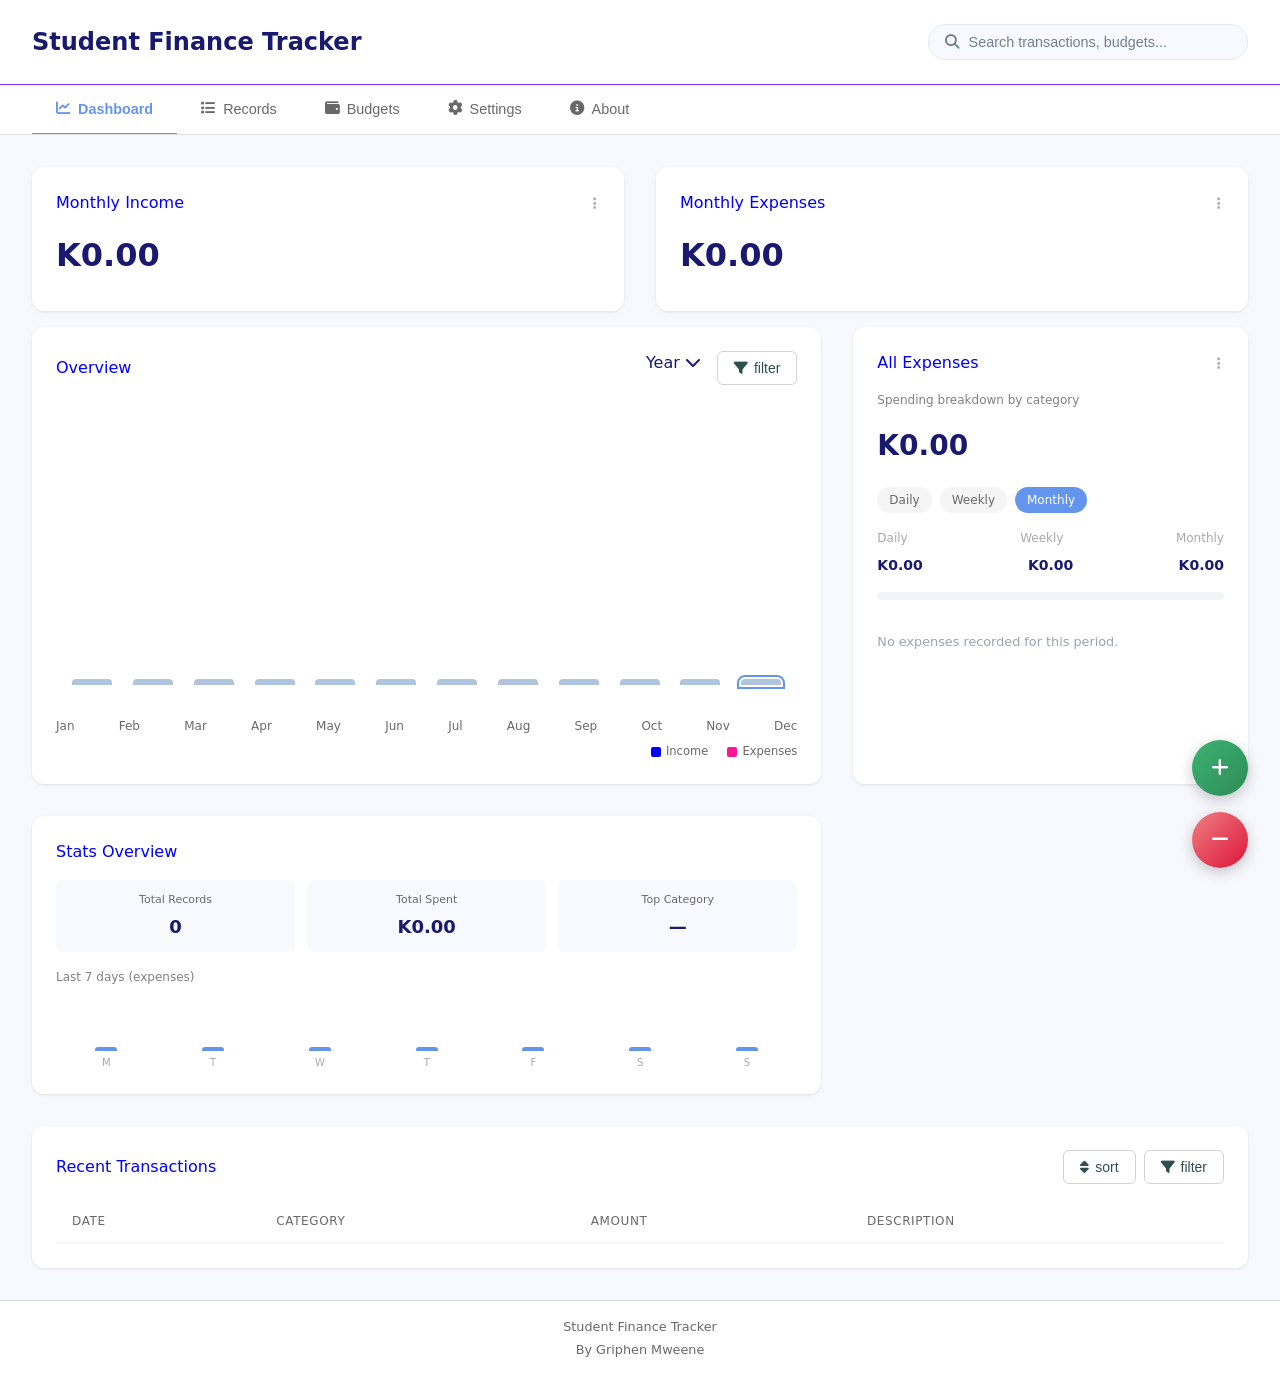
==== commit 9ca0cacf: "fixed errors on html, validator and ui" ====
--- a/index.html
+++ b/index.html
@@ -436,7 +436,8 @@
                 </div>
                 <div class="form-group">
                     <label for="income-source-select">Source</label>
-                    <select id="income-source-select" class="form-input" onchange="toggleOtherNote('income-other-note-group', this.value)">
+                    <select id="income-source-select" class="form-input" required aria-describedby="income-source-error"
+                        onchange="toggleOtherNote('income-other-note-group', this.value); validateAndShow('income-source-select','income-source-error',validateSource)">
                         <option value="">Select source</option>
                         <option>Stipend / Salary</option>
                         <option>Family support</option>
@@ -444,6 +445,7 @@
                         <option>Investment</option>
                         <option>Other</option>
                     </select>
+                    <div id="income-source-error" class="field-error" role="alert" aria-live="polite" style="display:none;"></div>
                 </div>
                 <div class="form-group" id="income-other-note-group" style="display:none;">
                     <label for="income-other-note-input">What was it for?</label>
@@ -458,9 +460,9 @@
                     <div id="income-date-error" class="field-error" role="alert" aria-live="polite" style="display:none;"></div>
                 </div>
                 <div class="form-group">
-                    <label for="income-desc-input">Description <span class="optional">(optional)</span></label>
+                    <label for="income-desc-input">Description</label>
                     <input id="income-desc-input" type="text" placeholder="e.g. Monthly salary..." class="form-input"
-                        aria-describedby="income-desc-error" oninput="validateAndShow('income-desc-input','income-desc-error',validateDescription)" />
+                        required aria-describedby="income-desc-error" oninput="validateAndShow('income-desc-input','income-desc-error',validateDescription)" />
                     <div id="income-desc-error" class="field-error" role="alert" aria-live="polite" style="display:none;"></div>
                 </div>
                 <div class="modal-actions">
@@ -491,9 +493,11 @@
                 </div>
                 <div class="form-group">
                     <label for="expense-category-select">Category</label>
-                    <select id="expense-category-select" class="form-input" required onchange="toggleOtherNote('expense-other-note-group', this.value)">
+                    <select id="expense-category-select" class="form-input" required aria-describedby="expense-category-error"
+                        onchange="toggleOtherNote('expense-other-note-group', this.value); validateAndShow('expense-category-select','expense-category-error',validateCategory)">
                         <option value="">Select category</option>
                     </select>
+                    <div id="expense-category-error" class="field-error" role="alert" aria-live="polite" style="display:none;"></div>
                     <button type="button" class="manage-categories-link" onclick="OpenCategoriesModal()">
                         <i class="fas fa-pen"></i> Manage categories
                     </button>
@@ -511,9 +515,9 @@
                     <div id="expense-date-error" class="field-error" role="alert" aria-live="polite" style="display:none;"></div>
                 </div>
                 <div class="form-group">
-                    <label for="expense-desc-input">Description <span class="optional">(optional)</span></label>
+                    <label for="expense-desc-input">Description</label>
                     <input id="expense-desc-input" type="text" placeholder="e.g. Grocery shopping..." class="form-input"
-                        aria-describedby="expense-desc-error" oninput="validateAndShow('expense-desc-input','expense-desc-error',validateDescription)" />
+                        required aria-describedby="expense-desc-error" oninput="validateAndShow('expense-desc-input','expense-desc-error',validateDescription)" />
                     <div id="expense-desc-error" class="field-error" role="alert" aria-live="polite" style="display:none;"></div>
                 </div>
                 <div id="expense-modal-error" class="budget-error" role="alert" aria-live="assertive" style="display:none;"></div>
@@ -617,7 +621,7 @@
                     <i class="fas fa-search"></i> Search
                 </button>
             </div>
-            <div id="search-status" role="status" aria-live="polite" style="font-size:12.48px;color:crimson;margin-top:8px;"</div>
+            <div id="search-status" role="status" aria-live="polite" style="font-size:12.48px;color:crimson;margin-top:8px;"></div>
 
             <div class="card" id="search-results-card" style="margin-top: 24px; display: none;">
                 <div class="card-header">
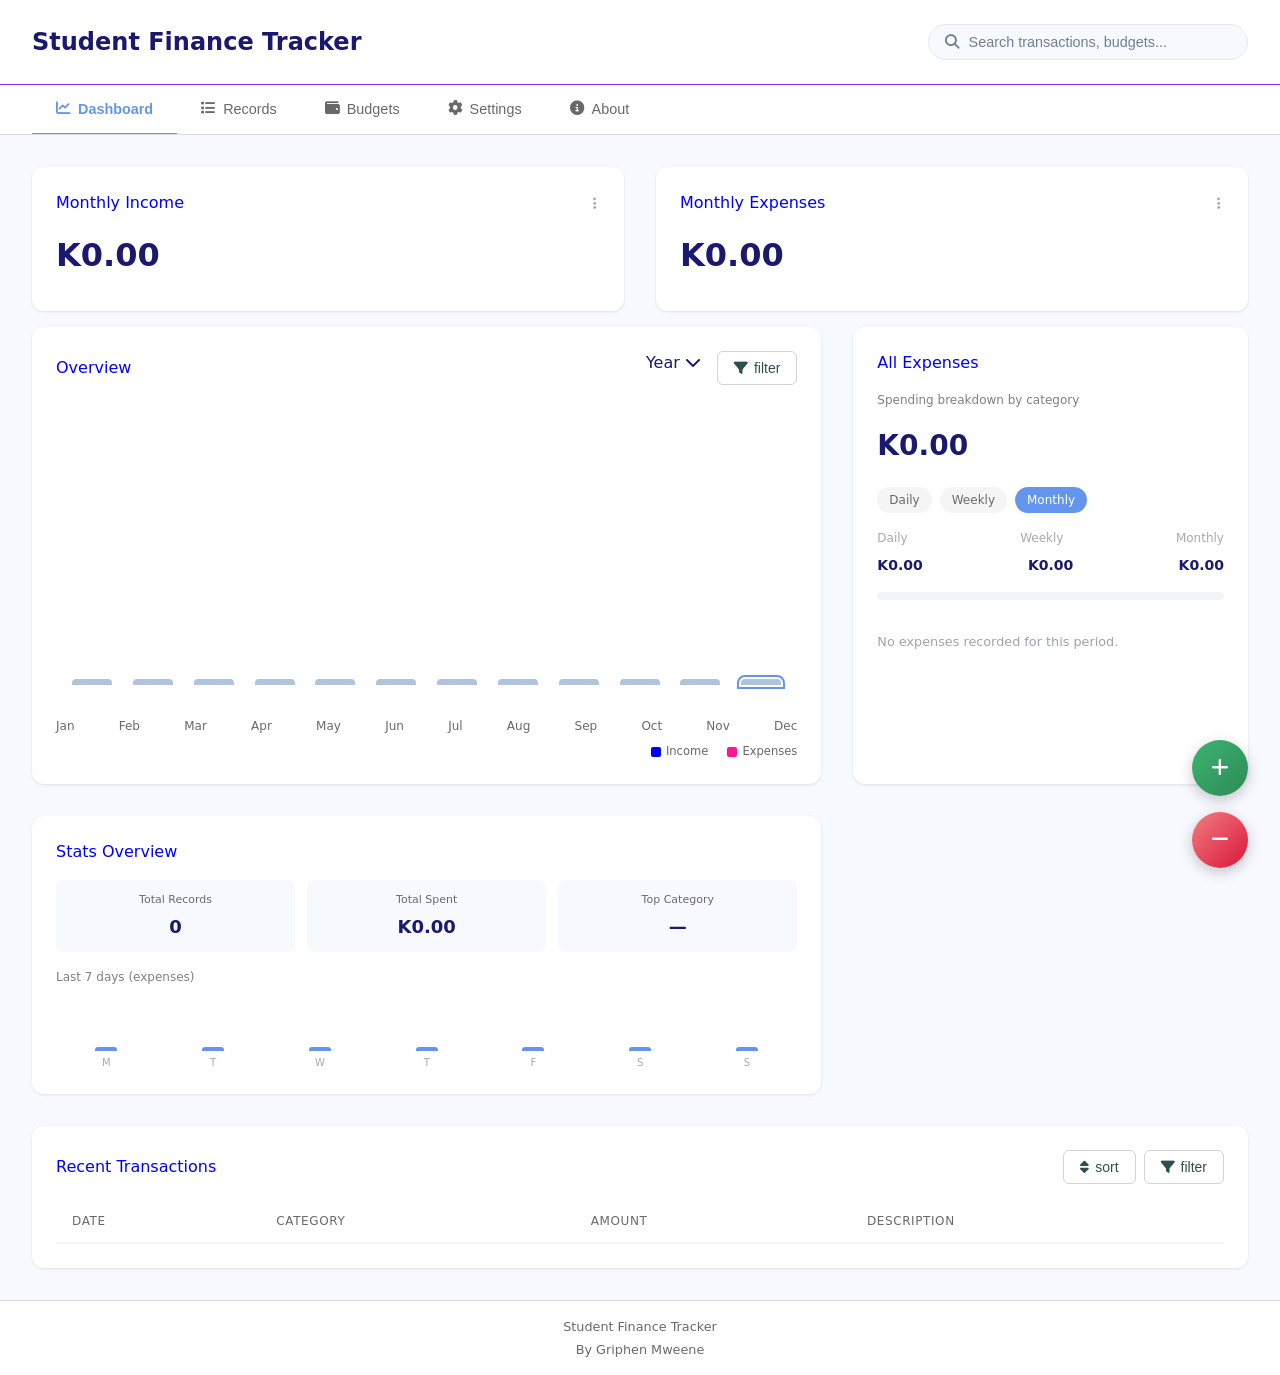
==== commit 79bbd5c9: "Add tab navigation and transaction search modal to dashboard" ====
--- a/index.html
+++ b/index.html
@@ -122,7 +122,6 @@
                 <div class="card">
                     <div class="card-header">
                         <h3 class="card-title">All Expenses</h3>
-                        <button class="card-menu"><i class="fas fa-ellipsis-v"></i></button>
                     </div>
                     <div style="font-size: 12px; color: grey; margin-bottom: 16px;">Spending breakdown by category</div>
                     <div class="expenses-breakdown">
@@ -411,10 +410,6 @@
     </section>
 
     </main>
-    <footer class="site-footer">
-        <span>Student Finance Tracker</span>
-        <span>By Griphen Mweene</span>
-    </footer>
 
     <!-- Income sources -->
     <div class="modal-overlay" id="incomeModal" role="dialog" aria-modal="true" aria-labelledby="income-modal-title">
@@ -568,7 +563,7 @@
                     <label for="budget-cat-select">Category</label>
                     <select id="budget-cat-select" class="form-input"></select>
                     <span id="budget-cat-display"
-                        style="display:none; font-weight:600; color:#1e293b; padding:6.4px 0; font-size:15.2px;"></span>
+                        style="display:none; font-weight:600; color:black; padding:6.4px 0; font-size:15.2px;"></span>
                 </div>
                 <div class="form-group">
                     <label for="budget-limit-input">Monthly Budget Limit (K)</label>
@@ -648,7 +643,7 @@
         </div>
     </div>
 
-    <!-- buttons for adding income/ expense -->
+    <!-- Symbols for adding income/ expense -->
     <div class="add-buttons">
         <button class="fab fab-income" onclick="OpenIncomeModel()" title="Add Income" aria-label="Add Income">
             <i class="fas fa-plus"></i>
@@ -659,7 +654,12 @@
             <i class="fas fa-minus"></i>
         </button>
     </div>
-
+    <!--footer-->
+    <footer class="site-footer">
+        <span>Student Finance Tracker</span>
+        <span>By Griphen Mweene</span>
+    </footer>
+<!-- javascript files to link-->
     <script src="scripts/storage.js"></script>
     <script src="scripts/state.js"></script>
     <script src="scripts/validators.js"></script>
